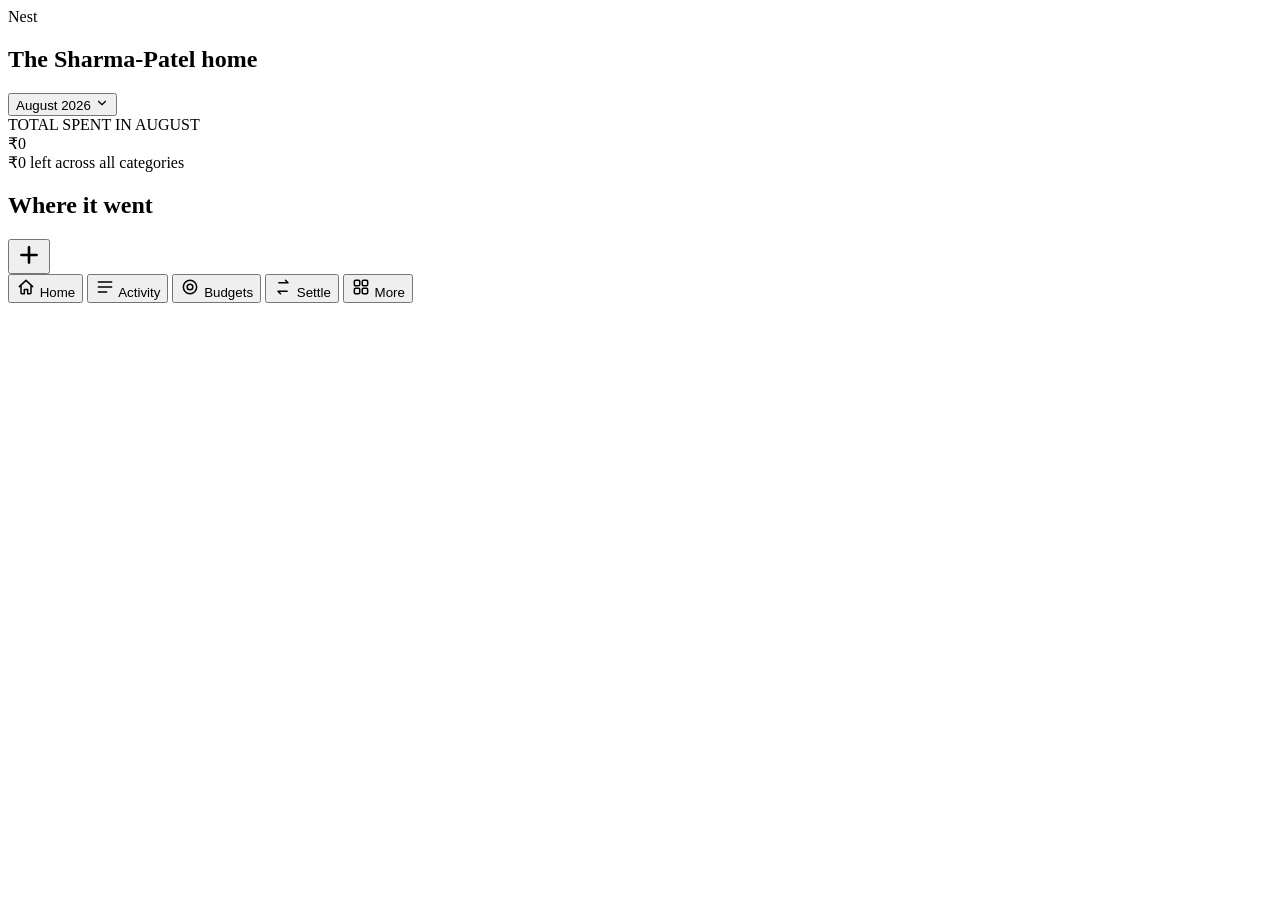
==== index.html @ 9caf9d29 "Add files via upload" ====
<!DOCTYPE html>
<html lang="en">
<head>
<meta charset="UTF-8">
<meta name="viewport" content="width=device-width, initial-scale=1.0, maximum-scale=1.0">
<title>Nest — Household Budget</title>
<link rel="icon" href="data:image/svg+xml,%3Csvg xmlns='http://www.w3.org/2000/svg' viewBox='0 0 100 100'%3E%3Crect width='100' height='100' rx='22' fill='%23B23A2E'/%3E%3Ctext x='50' y='68' font-size='58' text-anchor='middle' fill='white' font-family='sans-serif'%3EN%3C/text%3E%3C/svg%3E">
<link rel="stylesheet" href="css/styles.css">
</head>
<body>

<div class="app" id="app">

  <!-- ===================== ONBOARDING ===================== -->
  <div class="onboarding" id="onboarding" hidden>
    <div class="onboarding-card">
      <div class="onboarding-step" data-step="1">
        <div class="onb-icon">🏡</div>
        <h1>Welcome to Nest</h1>
        <p>Track what your household spends, split it fairly, and keep every category on budget.</p>
      </div>
      <div class="onboarding-step" data-step="2" hidden>
        <div class="onb-icon">✏️</div>
        <h1>Name your household</h1>
        <p>This shows up at the top of your dashboard.</p>
        <input type="text" id="onbHouseholdName" placeholder="e.g. The Sharma-Patel home" maxlength="60">
      </div>
      <div class="onboarding-step" data-step="3" hidden>
        <div class="onb-icon">👥</div>
        <h1>Who's splitting expenses?</h1>
        <p>Add the people in your household. You can change this later in More → Household.</p>
        <div id="onbMembers" class="onb-members"></div>
        <div class="onb-add-member">
          <input type="text" id="onbMemberInput" placeholder="Add a name" maxlength="30">
          <button type="button" id="onbAddMemberBtn" class="btn-secondary">Add</button>
        </div>
      </div>
      <div class="onboarding-nav">
        <button type="button" id="onbSkip" class="btn-text">Skip</button>
        <div class="onb-dots">
          <span class="dot active" data-dot="1"></span>
          <span class="dot" data-dot="2"></span>
          <span class="dot" data-dot="3"></span>
        </div>
        <button type="button" id="onbNext" class="btn-primary">Next</button>
      </div>
    </div>
  </div>

  <!-- ===================== HOME ===================== -->
  <section class="view" id="view-home" data-view="home">
    <header class="home-header">
      <div>
        <div class="brand">Nest</div>
        <h1 class="household-name" id="householdName">The Sharma-Patel home</h1>
      </div>
      <button type="button" class="month-picker" id="monthPicker">
        <span id="monthLabel">August 2026</span>
        <svg viewBox="0 0 24 24" width="14" height="14"><path d="M6 9l6 6 6-6" fill="none" stroke="currentColor" stroke-width="2" stroke-linecap="round" stroke-linejoin="round"/></svg>
      </button>
    </header>

    <div class="month-nav" id="monthNav" hidden>
      <button type="button" id="prevMonth" class="icon-btn" aria-label="Previous month">
        <svg viewBox="0 0 24 24" width="18" height="18"><path d="M15 18l-6-6 6-6" fill="none" stroke="currentColor" stroke-width="2" stroke-linecap="round" stroke-linejoin="round"/></svg>
      </button>
      <span id="monthNavLabel">August 2026</span>
      <button type="button" id="nextMonth" class="icon-btn" aria-label="Next month">
        <svg viewBox="0 0 24 24" width="18" height="18"><path d="M9 6l6 6-6 6" fill="none" stroke="currentColor" stroke-width="2" stroke-linecap="round" stroke-linejoin="round"/></svg>
      </button>
    </div>

    <div class="total-block">
      <div class="total-label" id="totalLabel">TOTAL SPENT IN AUGUST</div>
      <div class="total-amount" id="totalAmount">₹0</div>
      <div class="total-remaining" id="totalRemaining">₹0 left across all categories</div>
    </div>

    <div class="home-body">
      <div class="wherewent-card" id="wherewentCard">
        <div class="wherewent-head">
          <h2>Where it went</h2>
        </div>
        <div class="category-list" id="categoryList"></div>
      </div>

      <div class="empty-state" id="emptyState" hidden>
        <div class="empty-icon">🌱</div>
        <h2>No expenses yet</h2>
        <p>Tap the + button to log your first expense for this household.</p>
      </div>
    </div>

    <button type="button" class="fab" id="fabAdd" aria-label="Add expense">
      <svg viewBox="0 0 24 24" width="26" height="26"><path d="M12 5v14M5 12h14" fill="none" stroke="currentColor" stroke-width="2.4" stroke-linecap="round"/></svg>
    </button>
  </section>

  <!-- ===================== ACTIVITY ===================== -->
  <section class="view" id="view-activity" data-view="activity" hidden>
    <header class="simple-header">
      <h1>Activity</h1>
      <span class="header-sub" id="activityMonthLabel">August 2026</span>
    </header>
    <div class="activity-groups" id="activityGroups"></div>
    <div class="empty-state" id="activityEmpty" hidden>
      <div class="empty-icon">🧾</div>
      <h2>Nothing logged yet</h2>
      <p>Expenses you add will show up here, grouped by day.</p>
    </div>
  </section>

  <!-- ===================== BUDGETS ===================== -->
  <section class="view" id="view-budgets" data-view="budgets" hidden>
    <header class="simple-header">
      <h1>Budgets</h1>
      <span class="header-sub">Monthly limits per category</span>
    </header>
    <div class="budget-list" id="budgetList"></div>
    <button type="button" class="add-row-btn" id="addCategoryBtn">
      <svg viewBox="0 0 24 24" width="16" height="16"><path d="M12 5v14M5 12h14" fill="none" stroke="currentColor" stroke-width="2" stroke-linecap="round"/></svg>
      Add category
    </button>
  </section>

  <!-- ===================== SETTLE ===================== -->
  <section class="view" id="view-settle" data-view="settle" hidden>
    <header class="simple-header">
      <h1>Settle up</h1>
      <span class="header-sub" id="settleMonthLabel">August 2026</span>
    </header>
    <div class="settle-balances" id="settleBalances"></div>
    <div class="settle-suggestions-head">Suggested transfers</div>
    <div class="settle-suggestions" id="settleSuggestions"></div>
    <div class="empty-state" id="settleEmpty" hidden>
      <div class="empty-icon">🤝</div>
      <h2>All settled up</h2>
      <p>Nobody owes anybody anything this month.</p>
    </div>
  </section>

  <!-- ===================== MORE ===================== -->
  <section class="view" id="view-more" data-view="more" hidden>
    <header class="simple-header">
      <h1>More</h1>
    </header>
    <div class="more-list">
      <button type="button" class="more-row" id="moreHousehold">
        <span class="more-row-icon">🏠</span>
        <span class="more-row-text"><strong>Household</strong><small>Name &amp; members</small></span>
        <svg viewBox="0 0 24 24" width="16" height="16"><path d="M9 6l6 6-6 6" fill="none" stroke="currentColor" stroke-width="2" stroke-linecap="round" stroke-linejoin="round"/></svg>
      </button>
      <button type="button" class="more-row" id="moreRecurring">
        <span class="more-row-icon">🔁</span>
        <span class="more-row-text"><strong>Recurring expenses</strong><small>Manage repeating bills</small></span>
        <svg viewBox="0 0 24 24" width="16" height="16"><path d="M9 6l6 6-6 6" fill="none" stroke="currentColor" stroke-width="2" stroke-linecap="round" stroke-linejoin="round"/></svg>
      </button>
      <button type="button" class="more-row" id="moreExport">
        <span class="more-row-icon">⬇️</span>
        <span class="more-row-text"><strong>Export data</strong><small>Download as CSV</small></span>
        <svg viewBox="0 0 24 24" width="16" height="16"><path d="M9 6l6 6-6 6" fill="none" stroke="currentColor" stroke-width="2" stroke-linecap="round" stroke-linejoin="round"/></svg>
      </button>
      <button type="button" class="more-row" id="moreOnboarding">
        <span class="more-row-icon">✨</span>
        <span class="more-row-text"><strong>Replay welcome tour</strong><small>See the onboarding again</small></span>
        <svg viewBox="0 0 24 24" width="16" height="16"><path d="M9 6l6 6-6 6" fill="none" stroke="currentColor" stroke-width="2" stroke-linecap="round" stroke-linejoin="round"/></svg>
      </button>
      <button type="button" class="more-row danger" id="moreReset">
        <span class="more-row-icon">⚠️</span>
        <span class="more-row-text"><strong>Reset all data</strong><small>Start over from scratch</small></span>
        <svg viewBox="0 0 24 24" width="16" height="16"><path d="M9 6l6 6-6 6" fill="none" stroke="currentColor" stroke-width="2" stroke-linecap="round" stroke-linejoin="round"/></svg>
      </button>
    </div>
    <div class="more-footer">Nest · Household Budget Tracker · v1.0</div>
  </section>

  <!-- ===================== BOTTOM NAV ===================== -->
  <nav class="bottom-nav" id="bottomNav">
    <button type="button" class="nav-item active" data-nav="home">
      <svg viewBox="0 0 24 24" width="20" height="20"><path d="M4 11.5L12 4l8 7.5M6 10v9a1 1 0 001 1h3v-5h4v5h3a1 1 0 001-1v-9" fill="none" stroke="currentColor" stroke-width="1.8" stroke-linecap="round" stroke-linejoin="round"/></svg>
      <span>Home</span>
    </button>
    <button type="button" class="nav-item" data-nav="activity">
      <svg viewBox="0 0 24 24" width="20" height="20"><path d="M4 6h16M4 12h16M4 18h10" fill="none" stroke="currentColor" stroke-width="1.8" stroke-linecap="round"/></svg>
      <span>Activity</span>
    </button>
    <button type="button" class="nav-item" data-nav="budgets">
      <svg viewBox="0 0 24 24" width="20" height="20"><circle cx="12" cy="12" r="8" fill="none" stroke="currentColor" stroke-width="1.8"/><circle cx="12" cy="12" r="3.4" fill="none" stroke="currentColor" stroke-width="1.8"/></svg>
      <span>Budgets</span>
    </button>
    <button type="button" class="nav-item" data-nav="settle">
      <svg viewBox="0 0 24 24" width="20" height="20"><path d="M7 7h11l-3-3M17 17H6l3 3" fill="none" stroke="currentColor" stroke-width="1.8" stroke-linecap="round" stroke-linejoin="round"/></svg>
      <span>Settle</span>
    </button>
    <button type="button" class="nav-item" data-nav="more">
      <svg viewBox="0 0 24 24" width="20" height="20"><rect x="4" y="4" width="6.5" height="6.5" rx="1.4" fill="none" stroke="currentColor" stroke-width="1.8"/><rect x="13.5" y="4" width="6.5" height="6.5" rx="1.4" fill="none" stroke="currentColor" stroke-width="1.8"/><rect x="4" y="13.5" width="6.5" height="6.5" rx="1.4" fill="none" stroke="currentColor" stroke-width="1.8"/><rect x="13.5" y="13.5" width="6.5" height="6.5" rx="1.4" fill="none" stroke="currentColor" stroke-width="1.8"/></svg>
      <span>More</span>
    </button>
  </nav>

  <!-- ===================== ADD/EDIT EXPENSE MODAL ===================== -->
  <div class="sheet-backdrop" id="sheetBackdrop" hidden>
    <form class="sheet" id="expenseSheet">
      <div class="sheet-handle"></div>
      <div class="sheet-head">
        <button type="button" class="btn-text" id="sheetCancel">Cancel</button>
        <h2 id="sheetTitle">Add expense</h2>
        <button type="submit" class="btn-text btn-save" id="sheetSave">Save</button>
      </div>

      <div class="sheet-body">
        <label class="field">
          <span class="field-label">Amount</span>
          <div class="amount-input">
            <span>₹</span>
            <input type="number" id="fAmount" inputmode="decimal" min="0" step="0.01" placeholder="0" required>
          </div>
        </label>

        <label class="field">
          <span class="field-label">Category</span>
          <div class="chip-row" id="fCategoryChips"></div>
        </label>

        <label class="field">
          <span class="field-label">Note</span>
          <input type="text" id="fNote" placeholder="What was this for?" maxlength="80">
        </label>

        <label class="field">
          <span class="field-label">Paid by</span>
          <div class="chip-row" id="fPayerChips"></div>
        </label>

        <div class="field">
          <span class="field-label">Date</span>
          <input type="date" id="fDate" class="date-input">
          <span class="date-caption" id="fDateCaption">21-Aug-2026</span>
        </div>

        <div class="field">
          <span class="field-label">Repeating</span>
          <div class="chip-row" id="fRepeatChips">
            <button type="button" class="chip active" data-repeat="never">Never</button>
            <button type="button" class="chip" data-repeat="daily">Daily</button>
            <button type="button" class="chip" data-repeat="weekly">Weekly</button>
            <button type="button" class="chip" data-repeat="monthly">Monthly</button>
            <button type="button" class="chip" data-repeat="quarterly">Quarterly</button>
          </div>
        </div>

        <label class="field">
          <span class="field-label">Bill photo (optional)</span>
          <input type="file" id="fPhoto" accept="image/*">
          <div class="photo-preview" id="photoPreview" hidden></div>
        </label>

        <button type="button" class="delete-btn" id="fDelete" hidden>Delete expense</button>
      </div>
    </form>
  </div>

  <!-- ===================== HOUSEHOLD SHEET ===================== -->
  <div class="sheet-backdrop" id="householdBackdrop" hidden>
    <div class="sheet">
      <div class="sheet-handle"></div>
      <div class="sheet-head">
        <button type="button" class="btn-text" id="householdCancel">Close</button>
        <h2>Household</h2>
        <span style="width:52px"></span>
      </div>
      <div class="sheet-body">
        <label class="field">
          <span class="field-label">Household name</span>
          <input type="text" id="hhName" maxlength="60">
        </label>
        <div class="field">
          <span class="field-label">Members</span>
          <div id="hhMembers" class="onb-members"></div>
          <div class="onb-add-member">
            <input type="text" id="hhMemberInput" placeholder="Add a name" maxlength="30">
            <button type="button" id="hhAddMemberBtn" class="btn-secondary">Add</button>
          </div>
        </div>
        <button type="button" class="btn-primary full" id="hhSave">Save household</button>
      </div>
    </div>
  </div>

  <!-- ===================== CATEGORY EDIT SHEET ===================== -->
  <div class="sheet-backdrop" id="categoryBackdrop" hidden>
    <form class="sheet" id="categorySheet">
      <div class="sheet-handle"></div>
      <div class="sheet-head">
        <button type="button" class="btn-text" id="categoryCancel">Cancel</button>
        <h2 id="categorySheetTitle">Edit category</h2>
        <button type="submit" class="btn-text btn-save">Save</button>
      </div>
      <div class="sheet-body">
        <label class="field">
          <span class="field-label">Name</span>
          <input type="text" id="cName" maxlength="30" required>
        </label>
        <label class="field">
          <span class="field-label">Icon</span>
          <div class="chip-row" id="cIconChips"></div>
        </label>
        <label class="field">
          <span class="field-label">Monthly budget</span>
          <div class="amount-input">
            <span>₹</span>
            <input type="number" id="cBudget" min="0" step="1" required>
          </div>
        </label>
        <button type="button" class="delete-btn" id="cDelete" hidden>Delete category</button>
      </div>
    </form>
  </div>

  <!-- ===================== RECURRING SHEET ===================== -->
  <div class="sheet-backdrop" id="recurringBackdrop" hidden>
    <div class="sheet">
      <div class="sheet-handle"></div>
      <div class="sheet-head">
        <button type="button" class="btn-text" id="recurringCancel">Close</button>
        <h2>Recurring expenses</h2>
        <span style="width:52px"></span>
      </div>
      <div class="sheet-body">
        <div id="recurringList"></div>
      </div>
    </div>
  </div>

  <div class="toast" id="toast" hidden></div>
</div>

<script src="js/data.js"></script>
<script src="js/app.js"></script>
</body>
</html>
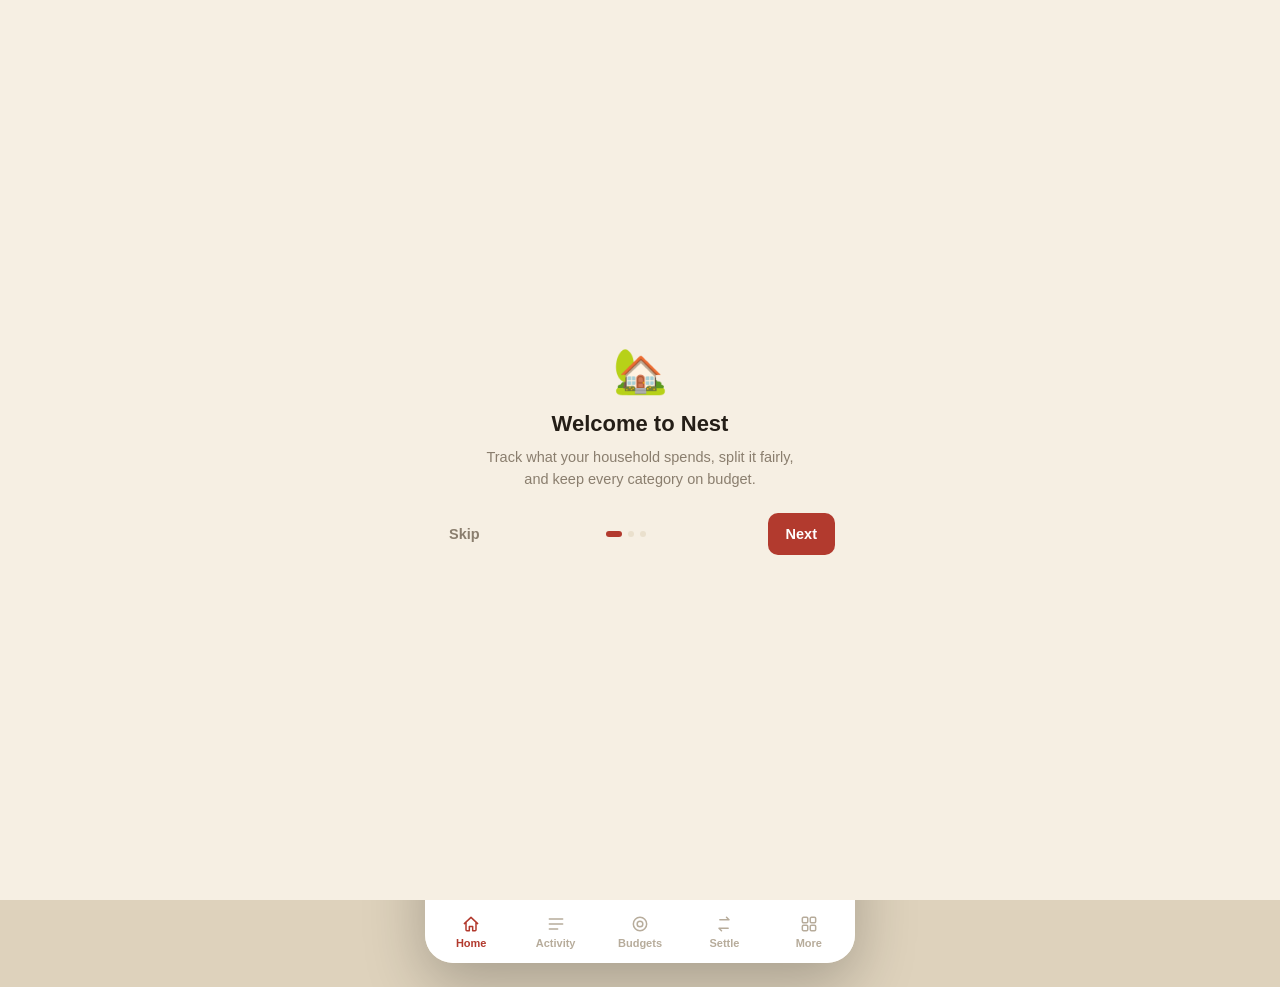
==== commit d1f16e05: "Fix: detect blocked localStorage, warn instead of silently failing" ====
--- a/index.html
+++ b/index.html
@@ -11,6 +11,13 @@
 
 <div class="app" id="app">
 
+  <!-- ===================== STORAGE WARNING BANNER ===================== -->
+  <div class="storage-banner" id="storageBanner" hidden>
+    <strong>Changes won't be saved.</strong>
+    <span>Your browser is blocking local storage here, so nothing will persist after you reload or close this page. Try opening this file in a normal browser tab (not an embedded preview), turning off private/incognito mode, or serving it with a local server instead of double-clicking it.</span>
+    <button type="button" id="storageBannerClose" aria-label="Dismiss">&times;</button>
+  </div>
+
   <!-- ===================== ONBOARDING ===================== -->
   <div class="onboarding" id="onboarding" hidden>
     <div class="onboarding-card">
--- a/css/styles.css
+++ b/css/styles.css
@@ -0,0 +1,658 @@
+:root{
+  --bg:#F6EFE3;
+  --card:#FFFFFF;
+  --ink:#241E17;
+  --muted:#8A7E6E;
+  --muted-2:#B7AC9B;
+  --border:#EAE0CD;
+  --accent:#B23A2E;
+  --accent-ink:#7C2820;
+  --accent-tint:#F3DAD3;
+  --green:#3F7D55;
+  --green-tint:#DCEBE0;
+  --amber:#C9891F;
+  --amber-tint:#F6E6C3;
+  --red:#C0392B;
+  --red-tint:#F6D9D3;
+  --violet:#6C5CA6;
+  --violet-tint:#E6DFF3;
+  --radius-lg:20px;
+  --radius-md:14px;
+  --radius-sm:10px;
+  --shadow:0 8px 24px rgba(36,30,23,0.08);
+  --font: -apple-system, BlinkMacSystemFont, "Segoe UI", Roboto, Helvetica, Arial, sans-serif;
+}
+
+*{box-sizing:border-box;}
+html,body{margin:0;padding:0;}
+[hidden]{ display:none !important; }
+body{
+  font-family:var(--font);
+  background:#DED2BC;
+  color:var(--ink);
+  -webkit-font-smoothing:antialiased;
+}
+
+.app{
+  max-width:430px;
+  min-height:100vh;
+  margin:0 auto;
+  background:var(--bg);
+  position:relative;
+  display:flex;
+  flex-direction:column;
+  overflow-x:hidden;
+}
+
+/* ---------- header shared ---------- */
+.home-header{
+  display:flex;
+  align-items:flex-start;
+  justify-content:space-between;
+  padding:22px 20px 0;
+}
+.brand{
+  color:var(--accent);
+  font-weight:700;
+  font-size:14px;
+  letter-spacing:0.04em;
+  text-transform:uppercase;
+  margin-bottom:2px;
+}
+.household-name{
+  font-size:21px;
+  margin:0;
+  font-weight:700;
+  line-height:1.25;
+  max-width:240px;
+}
+.month-picker{
+  display:flex;
+  align-items:center;
+  gap:6px;
+  background:var(--accent-tint);
+  color:var(--accent-ink);
+  border:none;
+  padding:9px 14px;
+  border-radius:999px;
+  font-weight:600;
+  font-size:13px;
+  cursor:pointer;
+  white-space:nowrap;
+}
+.month-nav{
+  display:flex;
+  align-items:center;
+  justify-content:center;
+  gap:16px;
+  padding:10px 20px 0;
+  font-weight:600;
+  font-size:14px;
+  color:var(--ink);
+}
+.icon-btn{
+  border:none;
+  background:var(--card);
+  width:30px;height:30px;
+  border-radius:999px;
+  display:flex;align-items:center;justify-content:center;
+  color:var(--ink);
+  cursor:pointer;
+  box-shadow:var(--shadow);
+}
+
+.simple-header{
+  padding:22px 20px 6px;
+}
+.simple-header h1{
+  margin:0;
+  font-size:22px;
+}
+.header-sub{
+  color:var(--muted);
+  font-size:13px;
+}
+
+/* ---------- home totals ---------- */
+.total-block{
+  padding:18px 20px 4px;
+}
+.total-label{
+  font-size:11.5px;
+  font-weight:700;
+  letter-spacing:0.06em;
+  color:var(--muted);
+  text-transform:uppercase;
+}
+.total-amount{
+  font-size:40px;
+  font-weight:800;
+  letter-spacing:-0.02em;
+  margin:2px 0 6px;
+}
+.total-remaining{
+  font-size:14px;
+  font-weight:600;
+  color:var(--green);
+}
+.total-remaining.over{ color:var(--red); }
+
+.home-body{ padding:16px 16px 100px; flex:1; }
+
+.wherewent-card{
+  background:var(--card);
+  border-radius:var(--radius-lg);
+  box-shadow:var(--shadow);
+  padding:18px 18px 8px;
+}
+.wherewent-head h2{
+  margin:0 0 12px;
+  font-size:17px;
+}
+
+.category-list{ display:flex; flex-direction:column; }
+.category-row{
+  padding:12px 0;
+  border-bottom:1px solid var(--border);
+  cursor:pointer;
+}
+.category-row:last-child{ border-bottom:none; }
+.category-row-top{
+  display:flex;
+  align-items:center;
+  gap:12px;
+}
+.cat-icon{
+  width:36px;height:36px;
+  border-radius:12px;
+  display:flex;align-items:center;justify-content:center;
+  font-size:17px;
+  flex-shrink:0;
+}
+.cat-name-wrap{ flex:1; min-width:0; display:flex; align-items:center; gap:8px; }
+.cat-name{ font-weight:700; font-size:14.5px; }
+.cat-over-pill{
+  background:var(--red-tint);
+  color:var(--red);
+  font-size:10.5px;
+  font-weight:700;
+  padding:2px 8px;
+  border-radius:999px;
+  white-space:nowrap;
+}
+.cat-amounts{
+  font-size:13px;
+  color:var(--muted);
+  white-space:nowrap;
+  font-weight:600;
+}
+.cat-amounts b{ color:var(--ink); }
+.cat-bar-track{
+  height:7px;
+  background:var(--border);
+  border-radius:999px;
+  margin-top:8px;
+  overflow:hidden;
+}
+.cat-bar-fill{
+  height:100%;
+  border-radius:999px;
+  background:var(--green);
+}
+.cat-bar-fill.amber{ background:var(--amber); }
+.cat-bar-fill.red{ background:var(--red); }
+
+.empty-state{
+  text-align:center;
+  padding:60px 30px;
+  color:var(--muted);
+}
+.empty-icon{ font-size:40px; margin-bottom:10px; }
+.empty-state h2{ margin:0 0 6px; color:var(--ink); font-size:17px; }
+.empty-state p{ margin:0; font-size:13.5px; line-height:1.5; }
+
+.fab{
+  position:fixed;
+  right:calc(50% - 215px + 20px);
+  bottom:92px;
+  width:56px;height:56px;
+  border-radius:999px;
+  background:var(--accent);
+  color:#fff;
+  border:none;
+  box-shadow:0 10px 20px rgba(178,58,46,0.35);
+  display:flex;align-items:center;justify-content:center;
+  cursor:pointer;
+  z-index:20;
+}
+@media (max-width:430px){
+  .fab{ right:20px; }
+}
+
+/* ---------- bottom nav ---------- */
+.bottom-nav{
+  position:sticky;
+  bottom:0;
+  display:flex;
+  background:var(--card);
+  border-top:1px solid var(--border);
+  padding:8px 4px calc(8px + env(safe-area-inset-bottom));
+  z-index:15;
+}
+.nav-item{
+  flex:1;
+  display:flex;
+  flex-direction:column;
+  align-items:center;
+  gap:3px;
+  background:none;
+  border:none;
+  color:var(--muted-2);
+  font-size:11px;
+  font-weight:600;
+  padding:6px 2px;
+  cursor:pointer;
+}
+.nav-item.active{ color:var(--accent); }
+
+/* ---------- activity ---------- */
+.activity-groups{ padding:6px 16px 100px; }
+.activity-day{ margin-bottom:14px; }
+.activity-day-label{
+  font-size:12px;
+  font-weight:700;
+  color:var(--muted);
+  text-transform:uppercase;
+  letter-spacing:0.04em;
+  margin:14px 4px 6px;
+}
+.activity-row{
+  display:flex;
+  align-items:center;
+  gap:12px;
+  background:var(--card);
+  border-radius:var(--radius-md);
+  padding:12px 14px;
+  margin-bottom:8px;
+  box-shadow:var(--shadow);
+  cursor:pointer;
+}
+.activity-row-text{ flex:1; min-width:0; }
+.activity-row-text strong{ display:block; font-size:14px; }
+.activity-row-text small{ color:var(--muted); font-size:12px; }
+.activity-row-amount{ font-weight:700; font-size:14.5px; white-space:nowrap; }
+.recur-badge{
+  display:inline-flex;
+  align-items:center;
+  gap:3px;
+  font-size:10px;
+  color:var(--violet);
+  background:var(--violet-tint);
+  padding:1px 6px;
+  border-radius:999px;
+  margin-left:6px;
+  font-weight:700;
+}
+
+/* ---------- budgets ---------- */
+.budget-list{ padding:6px 16px 20px; }
+.budget-row{
+  background:var(--card);
+  border-radius:var(--radius-md);
+  padding:14px 16px;
+  margin-bottom:10px;
+  box-shadow:var(--shadow);
+  cursor:pointer;
+}
+.budget-row-top{ display:flex; align-items:center; gap:12px; margin-bottom:8px; }
+.budget-row-top .cat-name{ flex:1; }
+.add-row-btn{
+  margin:6px 16px 100px;
+  width:calc(100% - 32px);
+  display:flex;
+  align-items:center;
+  justify-content:center;
+  gap:6px;
+  padding:13px;
+  border-radius:var(--radius-md);
+  border:1.5px dashed var(--muted-2);
+  background:none;
+  color:var(--muted);
+  font-weight:700;
+  font-size:13.5px;
+  cursor:pointer;
+}
+
+/* ---------- settle ---------- */
+.settle-balances{ padding:10px 16px 4px; display:flex; flex-direction:column; gap:8px; }
+.settle-balance-row{
+  display:flex;
+  align-items:center;
+  justify-content:space-between;
+  background:var(--card);
+  border-radius:var(--radius-md);
+  padding:14px 16px;
+  box-shadow:var(--shadow);
+}
+.settle-name{ font-weight:700; font-size:14px; }
+.settle-amt{ font-weight:800; font-size:14px; }
+.settle-amt.pos{ color:var(--green); }
+.settle-amt.neg{ color:var(--red); }
+.settle-suggestions-head{
+  padding:18px 20px 8px;
+  font-size:12px;
+  font-weight:700;
+  color:var(--muted);
+  text-transform:uppercase;
+  letter-spacing:0.04em;
+}
+.settle-suggestions{ padding:0 16px 100px; display:flex; flex-direction:column; gap:8px; }
+.settle-suggestion-row{
+  display:flex;
+  align-items:center;
+  gap:10px;
+  background:var(--card);
+  border-radius:var(--radius-md);
+  padding:14px 16px;
+  box-shadow:var(--shadow);
+}
+.settle-suggestion-text{ flex:1; font-size:13.5px; }
+.settle-suggestion-text b{ font-weight:700; }
+.settle-mark-btn{
+  border:none;
+  background:var(--green-tint);
+  color:var(--green);
+  font-weight:700;
+  font-size:12px;
+  padding:8px 12px;
+  border-radius:999px;
+  cursor:pointer;
+  white-space:nowrap;
+}
+
+/* ---------- more ---------- */
+.more-list{ padding:10px 16px 20px; display:flex; flex-direction:column; gap:8px; }
+.more-row{
+  display:flex;
+  align-items:center;
+  gap:12px;
+  background:var(--card);
+  border:none;
+  border-radius:var(--radius-md);
+  padding:14px 16px;
+  box-shadow:var(--shadow);
+  cursor:pointer;
+  text-align:left;
+  color:var(--ink);
+}
+.more-row-icon{ font-size:19px; width:26px; text-align:center; }
+.more-row-text{ flex:1; display:flex; flex-direction:column; }
+.more-row-text small{ color:var(--muted); font-size:12px; margin-top:1px; }
+.more-row.danger{ color:var(--red); }
+.more-row.danger .more-row-text small{ color:var(--red); opacity:0.75; }
+.more-footer{ text-align:center; color:var(--muted-2); font-size:11.5px; padding:16px 0 100px; }
+
+/* ---------- sheets / modals ---------- */
+.sheet-backdrop{
+  position:fixed;
+  inset:0;
+  background:rgba(36,30,23,0.45);
+  display:flex;
+  align-items:flex-end;
+  justify-content:center;
+  z-index:50;
+}
+.sheet{
+  width:100%;
+  max-width:430px;
+  background:var(--bg);
+  border-radius:22px 22px 0 0;
+  max-height:88vh;
+  overflow-y:auto;
+  padding-bottom:24px;
+  animation:sheet-up .22s ease-out;
+}
+@keyframes sheet-up{ from{ transform:translateY(24px); opacity:0.6; } to{ transform:translateY(0); opacity:1; } }
+.sheet-handle{
+  width:38px;height:4px;
+  background:var(--border);
+  border-radius:999px;
+  margin:10px auto 2px;
+}
+.sheet-head{
+  display:flex;
+  align-items:center;
+  justify-content:space-between;
+  padding:10px 16px 14px;
+}
+.sheet-head h2{ margin:0; font-size:16.5px; }
+.btn-text{
+  background:none;
+  border:none;
+  color:var(--muted);
+  font-size:14.5px;
+  font-weight:600;
+  cursor:pointer;
+  padding:4px;
+}
+.btn-save{ color:var(--accent); font-weight:700; }
+.sheet-body{ padding:0 20px; display:flex; flex-direction:column; gap:16px; }
+
+.field{ display:flex; flex-direction:column; gap:7px; }
+.field-label{ font-size:12.5px; font-weight:700; color:var(--muted); text-transform:uppercase; letter-spacing:0.03em; }
+.field input[type="text"],
+.field input[type="number"],
+.field input[type="file"]{
+  border:1.5px solid var(--border);
+  background:var(--card);
+  border-radius:var(--radius-sm);
+  padding:12px 14px;
+  font-size:15px;
+  color:var(--ink);
+  font-family:inherit;
+}
+.field input:focus{ outline:2px solid var(--accent-tint); border-color:var(--accent); }
+
+.amount-input{
+  display:flex;
+  align-items:center;
+  gap:6px;
+  border:1.5px solid var(--border);
+  background:var(--card);
+  border-radius:var(--radius-sm);
+  padding:12px 14px;
+}
+.amount-input span{ font-weight:700; color:var(--muted); }
+.amount-input input{
+  border:none;
+  outline:none;
+  font-size:19px;
+  font-weight:700;
+  width:100%;
+  background:none;
+  color:var(--ink);
+  font-family:inherit;
+}
+
+.chip-row{ display:flex; flex-wrap:wrap; gap:8px; }
+.chip{
+  border:1.5px solid var(--border);
+  background:var(--card);
+  color:var(--ink);
+  border-radius:999px;
+  padding:9px 14px;
+  font-size:13.5px;
+  font-weight:600;
+  cursor:pointer;
+}
+.chip.active{ background:var(--accent); border-color:var(--accent); color:#fff; }
+.chip.cat-chip{ display:flex; align-items:center; gap:6px; }
+
+.date-input{
+  border:1.5px solid var(--border);
+  background:var(--card);
+  border-radius:var(--radius-sm);
+  padding:12px 14px;
+  font-size:15px;
+  font-weight:600;
+  color:var(--ink);
+  font-family:inherit;
+  width:100%;
+}
+.date-caption{
+  display:block;
+  margin-top:6px;
+  font-size:12.5px;
+  color:var(--muted);
+  font-weight:600;
+}
+
+.photo-preview{
+  margin-top:8px;
+  border-radius:var(--radius-sm);
+  overflow:hidden;
+  max-height:160px;
+}
+.photo-preview img{ width:100%; display:block; object-fit:cover; }
+
+.delete-btn{
+  border:none;
+  background:var(--red-tint);
+  color:var(--red);
+  font-weight:700;
+  font-size:14px;
+  padding:13px;
+  border-radius:var(--radius-sm);
+  cursor:pointer;
+  margin-top:4px;
+}
+
+.btn-primary{
+  border:none;
+  background:var(--accent);
+  color:#fff;
+  font-weight:700;
+  font-size:14.5px;
+  padding:13px 18px;
+  border-radius:var(--radius-sm);
+  cursor:pointer;
+}
+.btn-primary.full{ width:100%; }
+.btn-secondary{
+  border:1.5px solid var(--border);
+  background:var(--card);
+  color:var(--ink);
+  font-weight:700;
+  font-size:13.5px;
+  padding:10px 14px;
+  border-radius:var(--radius-sm);
+  cursor:pointer;
+}
+
+.onb-members{ display:flex; flex-wrap:wrap; gap:8px; }
+.onb-member-chip{
+  display:flex; align-items:center; gap:6px;
+  background:var(--card);
+  border:1.5px solid var(--border);
+  border-radius:999px;
+  padding:7px 8px 7px 12px;
+  font-size:13.5px;
+  font-weight:600;
+}
+.onb-member-chip button{
+  border:none; background:var(--border); color:var(--ink);
+  width:18px;height:18px;border-radius:999px;
+  cursor:pointer; font-size:11px; line-height:1;
+}
+.onb-add-member{ display:flex; gap:8px; }
+.onb-add-member input{
+  flex:1;
+  border:1.5px solid var(--border);
+  background:var(--card);
+  border-radius:var(--radius-sm);
+  padding:11px 14px;
+  font-size:14px;
+  font-family:inherit;
+}
+
+/* ---------- onboarding overlay ---------- */
+.onboarding{
+  position:fixed; inset:0;
+  background:var(--bg);
+  z-index:100;
+  display:flex;
+  align-items:center;
+  justify-content:center;
+  padding:20px;
+}
+.onboarding-card{
+  width:100%; max-width:390px;
+  display:flex; flex-direction:column;
+  gap:22px;
+}
+.onboarding-step{ text-align:center; display:flex; flex-direction:column; align-items:center; gap:10px; }
+.onb-icon{ font-size:44px; margin-bottom:4px; }
+.onboarding-step h1{ margin:0; font-size:22px; }
+.onboarding-step p{ margin:0; color:var(--muted); font-size:14.5px; line-height:1.5; max-width:320px; }
+.onboarding-step input[type="text"]{
+  width:100%;
+  border:1.5px solid var(--border);
+  background:var(--card);
+  border-radius:var(--radius-sm);
+  padding:13px 14px;
+  font-size:15px;
+  text-align:center;
+  font-family:inherit;
+  margin-top:6px;
+}
+.onboarding-nav{ display:flex; align-items:center; justify-content:space-between; }
+.onb-dots{ display:flex; gap:6px; }
+.dot{ width:6px;height:6px;border-radius:999px; background:var(--border); }
+.dot.active{ background:var(--accent); width:16px; transition:width .2s; }
+
+.recurring-row{
+  display:flex;
+  align-items:center;
+  gap:12px;
+  background:var(--card);
+  border-radius:var(--radius-md);
+  padding:13px 14px;
+  margin-bottom:8px;
+  box-shadow:var(--shadow);
+}
+.recurring-row-text{ flex:1; min-width:0; }
+.recurring-row-text strong{ display:block; font-size:14px; }
+.recurring-row-text small{ color:var(--muted); font-size:12px; }
+.recurring-stop-btn{
+  border:none;
+  background:var(--red-tint);
+  color:var(--red);
+  font-weight:700;
+  font-size:12px;
+  padding:8px 12px;
+  border-radius:999px;
+  cursor:pointer;
+  white-space:nowrap;
+}
+.recurring-empty{ color:var(--muted); text-align:center; padding:30px 10px; font-size:13.5px; }
+
+/* ---------- toast ---------- */
+.toast{
+  position:fixed;
+  left:50%;
+  bottom:100px;
+  transform:translateX(-50%);
+  background:var(--ink);
+  color:#fff;
+  padding:11px 18px;
+  border-radius:999px;
+  font-size:13.5px;
+  font-weight:600;
+  z-index:200;
+  box-shadow:var(--shadow);
+}
+
+@media (min-width:431px){
+  body{ padding:24px 0; }
+  .app{ border-radius:28px; overflow:hidden; box-shadow:0 20px 60px rgba(0,0,0,0.25); min-height:820px; }
+}
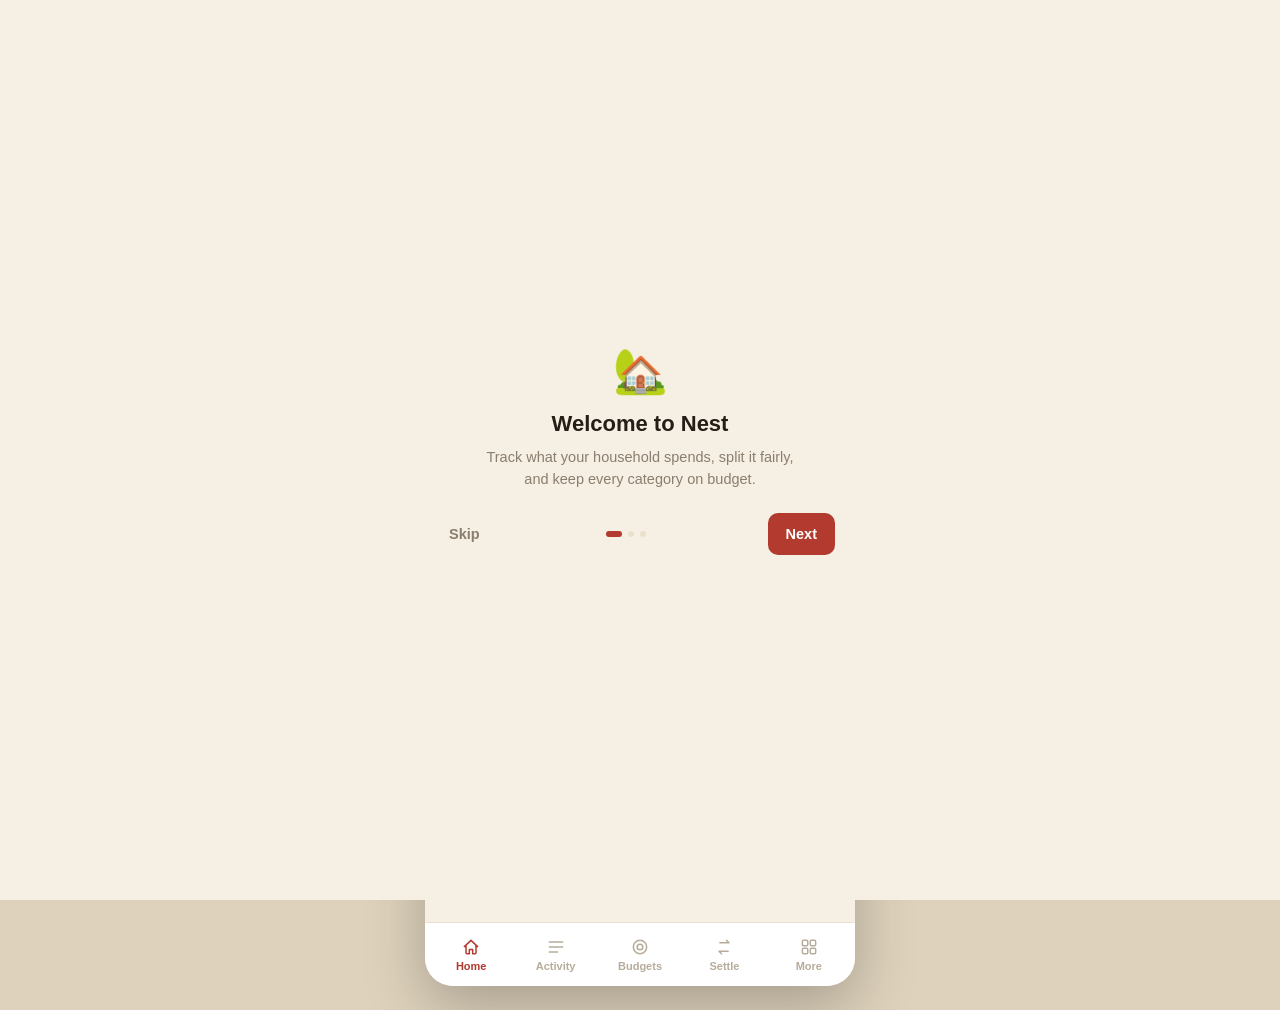
==== commit 81a2e0e1: "Restyle theme to match kama-capital.com (colors + Barlow fonts)" ====
--- a/index.html
+++ b/index.html
@@ -4,7 +4,12 @@
 <meta charset="UTF-8">
 <meta name="viewport" content="width=device-width, initial-scale=1.0, maximum-scale=1.0">
 <title>Nest — Household Budget</title>
-<link rel="icon" href="data:image/svg+xml,%3Csvg xmlns='http://www.w3.org/2000/svg' viewBox='0 0 100 100'%3E%3Crect width='100' height='100' rx='22' fill='%23B23A2E'/%3E%3Ctext x='50' y='68' font-size='58' text-anchor='middle' fill='white' font-family='sans-serif'%3EN%3C/text%3E%3C/svg%3E">
+<link rel="icon" href="data:image/svg+xml,%3Csvg xmlns='http://www.w3.org/2000/svg' viewBox='0 0 100 100'%3E%3Crect width='100' height='100' rx='22' fill='%23917DEC'/%3E%3Ctext x='50' y='68' font-size='58' text-anchor='middle' fill='white' font-family='sans-serif'%3EN%3C/text%3E%3C/svg%3E">
+<!-- Barlow / Barlow Condensed: the type family used by kama-capital.com,
+     the reference site this theme's colors and fonts are drawn from. -->
+<link rel="preconnect" href="https://fonts.googleapis.com">
+<link rel="preconnect" href="https://fonts.gstatic.com" crossorigin>
+<link href="https://fonts.googleapis.com/css2?family=Barlow:wght@400;500;600;700;800&family=Barlow+Condensed:wght@600;700;800&display=swap" rel="stylesheet">
 <link rel="stylesheet" href="css/styles.css">
 </head>
 <body>
@@ -77,6 +82,15 @@
       </button>
     </div>
 
+    <!-- Shown only when Home/Activity are parked on a month other than the
+         real current one. New expenses always save under today's actual
+         date, so if this is visible, that's why a just-added expense (or
+         any recent spending) won't show up in the totals below -- not a
+         failed save. -->
+    <button type="button" id="jumpToCurrentMonth" class="btn-text" hidden style="color:var(--accent);padding:0 0 6px;">
+      Not viewing the current month — jump to today →
+    </button>
+
     <div class="total-block">
       <div class="total-label" id="totalLabel">TOTAL SPENT IN AUGUST</div>
       <div class="total-amount" id="totalAmount">₹0</div>
@@ -207,12 +221,12 @@
 
   <!-- ===================== ADD/EDIT EXPENSE MODAL ===================== -->
   <div class="sheet-backdrop" id="sheetBackdrop" hidden>
-    <form class="sheet" id="expenseSheet">
+    <form class="sheet" id="expenseSheet" novalidate>
       <div class="sheet-handle"></div>
       <div class="sheet-head">
         <button type="button" class="btn-text" id="sheetCancel">Cancel</button>
         <h2 id="sheetTitle">Add expense</h2>
-        <button type="submit" class="btn-text btn-save" id="sheetSave">Save</button>
+        <span style="width:52px"></span>
       </div>
 
       <div class="sheet-body">
@@ -224,20 +238,20 @@
           </div>
         </label>
 
-        <label class="field">
+        <div class="field">
           <span class="field-label">Category</span>
           <div class="chip-row" id="fCategoryChips"></div>
-        </label>
+        </div>
 
         <label class="field">
           <span class="field-label">Note</span>
           <input type="text" id="fNote" placeholder="What was this for?" maxlength="80">
         </label>
 
-        <label class="field">
+        <div class="field">
           <span class="field-label">Paid by</span>
           <div class="chip-row" id="fPayerChips"></div>
-        </label>
+        </div>
 
         <div class="field">
           <span class="field-label">Date</span>
@@ -262,6 +276,7 @@
           <div class="photo-preview" id="photoPreview" hidden></div>
         </label>
 
+        <button type="submit" class="btn-primary full" id="sheetSave">Save expense</button>
         <button type="button" class="delete-btn" id="fDelete" hidden>Delete expense</button>
       </div>
     </form>
@@ -296,22 +311,22 @@
 
   <!-- ===================== CATEGORY EDIT SHEET ===================== -->
   <div class="sheet-backdrop" id="categoryBackdrop" hidden>
-    <form class="sheet" id="categorySheet">
+    <form class="sheet" id="categorySheet" novalidate>
       <div class="sheet-handle"></div>
       <div class="sheet-head">
         <button type="button" class="btn-text" id="categoryCancel">Cancel</button>
         <h2 id="categorySheetTitle">Edit category</h2>
-        <button type="submit" class="btn-text btn-save">Save</button>
+        <span style="width:52px"></span>
       </div>
       <div class="sheet-body">
         <label class="field">
           <span class="field-label">Name</span>
           <input type="text" id="cName" maxlength="30" required>
         </label>
-        <label class="field">
+        <div class="field">
           <span class="field-label">Icon</span>
           <div class="chip-row" id="cIconChips"></div>
-        </label>
+        </div>
         <label class="field">
           <span class="field-label">Monthly budget</span>
           <div class="amount-input">
@@ -319,6 +334,7 @@
             <input type="number" id="cBudget" min="0" step="1" required>
           </div>
         </label>
+        <button type="submit" class="btn-primary full">Save category</button>
         <button type="button" class="delete-btn" id="cDelete" hidden>Delete category</button>
       </div>
     </form>
--- a/css/styles.css
+++ b/css/styles.css
@@ -636,6 +636,31 @@
 }
 .recurring-empty{ color:var(--muted); text-align:center; padding:30px 10px; font-size:13.5px; }
 
+/* ---------- storage warning banner ---------- */
+.storage-banner{
+  position:sticky;
+  top:0;
+  z-index:60;
+  background:#7C2820;
+  color:#fff;
+  padding:10px 34px 10px 14px;
+  font-size:12.5px;
+  line-height:1.45;
+}
+.storage-banner strong{ display:block; font-size:13px; margin-bottom:2px; }
+.storage-banner span{ opacity:0.92; }
+.storage-banner button{
+  position:absolute;
+  top:6px; right:8px;
+  background:none;
+  border:none;
+  color:#fff;
+  font-size:18px;
+  line-height:1;
+  cursor:pointer;
+  padding:4px 6px;
+}
+
 /* ---------- toast ---------- */
 .toast{
   position:fixed;
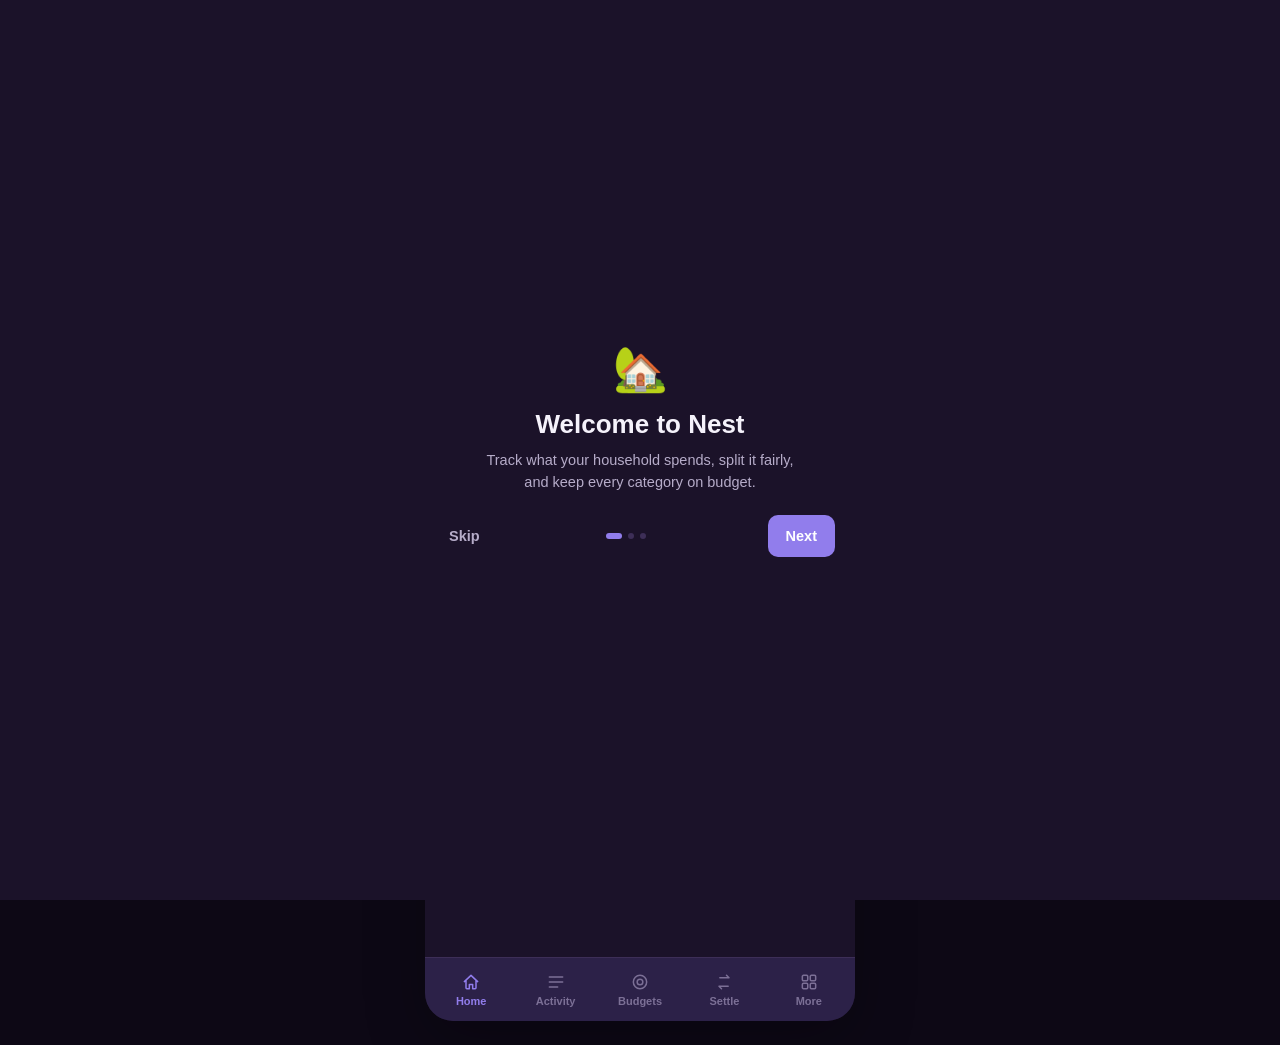
==== commit f66a1954: "Restyle theme to match RAAH page (colors + Bricolage/Inter Tight)" ====
--- a/index.html
+++ b/index.html
@@ -4,12 +4,13 @@
 <meta charset="UTF-8">
 <meta name="viewport" content="width=device-width, initial-scale=1.0, maximum-scale=1.0">
 <title>Nest — Household Budget</title>
-<link rel="icon" href="data:image/svg+xml,%3Csvg xmlns='http://www.w3.org/2000/svg' viewBox='0 0 100 100'%3E%3Crect width='100' height='100' rx='22' fill='%23917DEC'/%3E%3Ctext x='50' y='68' font-size='58' text-anchor='middle' fill='white' font-family='sans-serif'%3EN%3C/text%3E%3C/svg%3E">
-<!-- Barlow / Barlow Condensed: the type family used by kama-capital.com,
-     the reference site this theme's colors and fonts are drawn from. -->
+<link rel="icon" href="data:image/svg+xml,%3Csvg xmlns='http://www.w3.org/2000/svg' viewBox='0 0 100 100'%3E%3Crect width='100' height='100' rx='22' fill='%23A855F7'/%3E%3Ctext x='50' y='68' font-size='58' text-anchor='middle' fill='white' font-family='sans-serif'%3EN%3C/text%3E%3C/svg%3E">
+<!-- Bricolage Grotesque / Inter Tight: the type family used by the RAAH
+     "How we differ" page (symphonious-raah.netlify.app/different), the
+     reference site this theme's colors and fonts are drawn from. -->
 <link rel="preconnect" href="https://fonts.googleapis.com">
 <link rel="preconnect" href="https://fonts.gstatic.com" crossorigin>
-<link href="https://fonts.googleapis.com/css2?family=Barlow:wght@400;500;600;700;800&family=Barlow+Condensed:wght@600;700;800&display=swap" rel="stylesheet">
+<link href="https://fonts.googleapis.com/css2?family=Inter+Tight:wght@400;500;600;700&family=Bricolage+Grotesque:wght@700;800&display=swap" rel="stylesheet">
 <link rel="stylesheet" href="css/styles.css">
 </head>
 <body>
--- a/css/styles.css
+++ b/css/styles.css
@@ -1,26 +1,33 @@
+/* Palette + type drawn from kama-capital.com: deep purple surfaces, a
+   lavender primary accent, lime-green for positive figures, and the
+   Barlow / Barlow Condensed type family (condensed for large headings,
+   regular for everything else) in place of the previous warm/light theme. */
 :root{
-  --bg:#F6EFE3;
-  --card:#FFFFFF;
-  --ink:#241E17;
-  --muted:#8A7E6E;
-  --muted-2:#B7AC9B;
-  --border:#EAE0CD;
-  --accent:#B23A2E;
-  --accent-ink:#7C2820;
-  --accent-tint:#F3DAD3;
-  --green:#3F7D55;
-  --green-tint:#DCEBE0;
-  --amber:#C9891F;
-  --amber-tint:#F6E6C3;
-  --red:#C0392B;
-  --red-tint:#F6D9D3;
-  --violet:#6C5CA6;
-  --violet-tint:#E6DFF3;
+  --bg:#1B1229;
+  --card:#2C2148;
+  --ink:#F5F2FB;
+  --muted:#B6ACC9;
+  --muted-2:#7C7096;
+  --border:#3D2E57;
+  --accent:#917DEC;
+  --accent-ink:#EDE7FF;
+  --accent-tint:#392C55;
+  --accent-glow:rgba(145,125,236,0.35);
+  --green:#9FE870;
+  --green-tint:#233A20;
+  --amber:#F0B84D;
+  --amber-tint:#4A3B1D;
+  --red:#FF6B7A;
+  --red-tint:#472233;
+  --violet:#7DD3E8;
+  --violet-tint:#1E3A44;
+  --toast-bg:#120A1D;
   --radius-lg:20px;
   --radius-md:14px;
   --radius-sm:10px;
-  --shadow:0 8px 24px rgba(36,30,23,0.08);
-  --font: -apple-system, BlinkMacSystemFont, "Segoe UI", Roboto, Helvetica, Arial, sans-serif;
+  --shadow:0 8px 24px rgba(0,0,0,0.35);
+  --font: "Barlow", -apple-system, BlinkMacSystemFont, "Segoe UI", Roboto, Helvetica, Arial, sans-serif;
+  --font-heading: "Barlow Condensed", "Barlow", -apple-system, BlinkMacSystemFont, "Segoe UI", Roboto, Helvetica, Arial, sans-serif;
 }
 
 *{box-sizing:border-box;}
@@ -28,7 +35,7 @@
 [hidden]{ display:none !important; }
 body{
   font-family:var(--font);
-  background:#DED2BC;
+  background:#0D0815;
   color:var(--ink);
   -webkit-font-smoothing:antialiased;
 }
@@ -52,18 +59,20 @@
   padding:22px 20px 0;
 }
 .brand{
+  font-family:var(--font-heading);
   color:var(--accent);
-  font-weight:700;
-  font-size:14px;
-  letter-spacing:0.04em;
+  font-weight:800;
+  font-size:15px;
+  letter-spacing:0.05em;
   text-transform:uppercase;
   margin-bottom:2px;
 }
 .household-name{
-  font-size:21px;
+  font-family:var(--font-heading);
+  font-size:23px;
   margin:0;
-  font-weight:700;
-  line-height:1.25;
+  font-weight:800;
+  line-height:1.2;
   max-width:240px;
 }
 .month-picker{
@@ -105,8 +114,10 @@
   padding:22px 20px 6px;
 }
 .simple-header h1{
+  font-family:var(--font-heading);
   margin:0;
-  font-size:22px;
+  font-size:25px;
+  font-weight:800;
 }
 .header-sub{
   color:var(--muted);
@@ -125,9 +136,10 @@
   text-transform:uppercase;
 }
 .total-amount{
-  font-size:40px;
+  font-family:var(--font-heading);
+  font-size:44px;
   font-weight:800;
-  letter-spacing:-0.02em;
+  letter-spacing:-0.01em;
   margin:2px 0 6px;
 }
 .total-remaining{
@@ -208,7 +220,7 @@
   color:var(--muted);
 }
 .empty-icon{ font-size:40px; margin-bottom:10px; }
-.empty-state h2{ margin:0 0 6px; color:var(--ink); font-size:17px; }
+.empty-state h2{ font-family:var(--font-heading); margin:0 0 6px; color:var(--ink); font-size:19px; font-weight:800; }
 .empty-state p{ margin:0; font-size:13.5px; line-height:1.5; }
 
 .fab{
@@ -220,7 +232,7 @@
   background:var(--accent);
   color:#fff;
   border:none;
-  box-shadow:0 10px 20px rgba(178,58,46,0.35);
+  box-shadow:0 10px 20px rgba(145,125,236,0.4);
   display:flex;align-items:center;justify-content:center;
   cursor:pointer;
   z-index:20;
@@ -396,7 +408,7 @@
 .sheet-backdrop{
   position:fixed;
   inset:0;
-  background:rgba(36,30,23,0.45);
+  background:rgba(6,4,12,0.6);
   display:flex;
   align-items:flex-end;
   justify-content:center;
@@ -425,7 +437,7 @@
   justify-content:space-between;
   padding:10px 16px 14px;
 }
-.sheet-head h2{ margin:0; font-size:16.5px; }
+.sheet-head h2{ font-family:var(--font-heading); margin:0; font-size:19px; font-weight:800; }
 .btn-text{
   background:none;
   border:none;
@@ -451,7 +463,7 @@
   color:var(--ink);
   font-family:inherit;
 }
-.field input:focus{ outline:2px solid var(--accent-tint); border-color:var(--accent); }
+.field input:focus{ outline:3px solid var(--accent-glow); border-color:var(--accent); }
 
 .amount-input{
   display:flex;
@@ -592,7 +604,7 @@
 }
 .onboarding-step{ text-align:center; display:flex; flex-direction:column; align-items:center; gap:10px; }
 .onb-icon{ font-size:44px; margin-bottom:4px; }
-.onboarding-step h1{ margin:0; font-size:22px; }
+.onboarding-step h1{ font-family:var(--font-heading); margin:0; font-size:26px; font-weight:800; }
 .onboarding-step p{ margin:0; color:var(--muted); font-size:14.5px; line-height:1.5; max-width:320px; }
 .onboarding-step input[type="text"]{
   width:100%;
@@ -641,7 +653,7 @@
   position:sticky;
   top:0;
   z-index:60;
-  background:#7C2820;
+  background:#7A2540;
   color:#fff;
   padding:10px 34px 10px 14px;
   font-size:12.5px;
@@ -667,8 +679,9 @@
   left:50%;
   bottom:100px;
   transform:translateX(-50%);
-  background:var(--ink);
+  background:var(--toast-bg);
   color:#fff;
+  border:1px solid var(--border);
   padding:11px 18px;
   border-radius:999px;
   font-size:13.5px;
